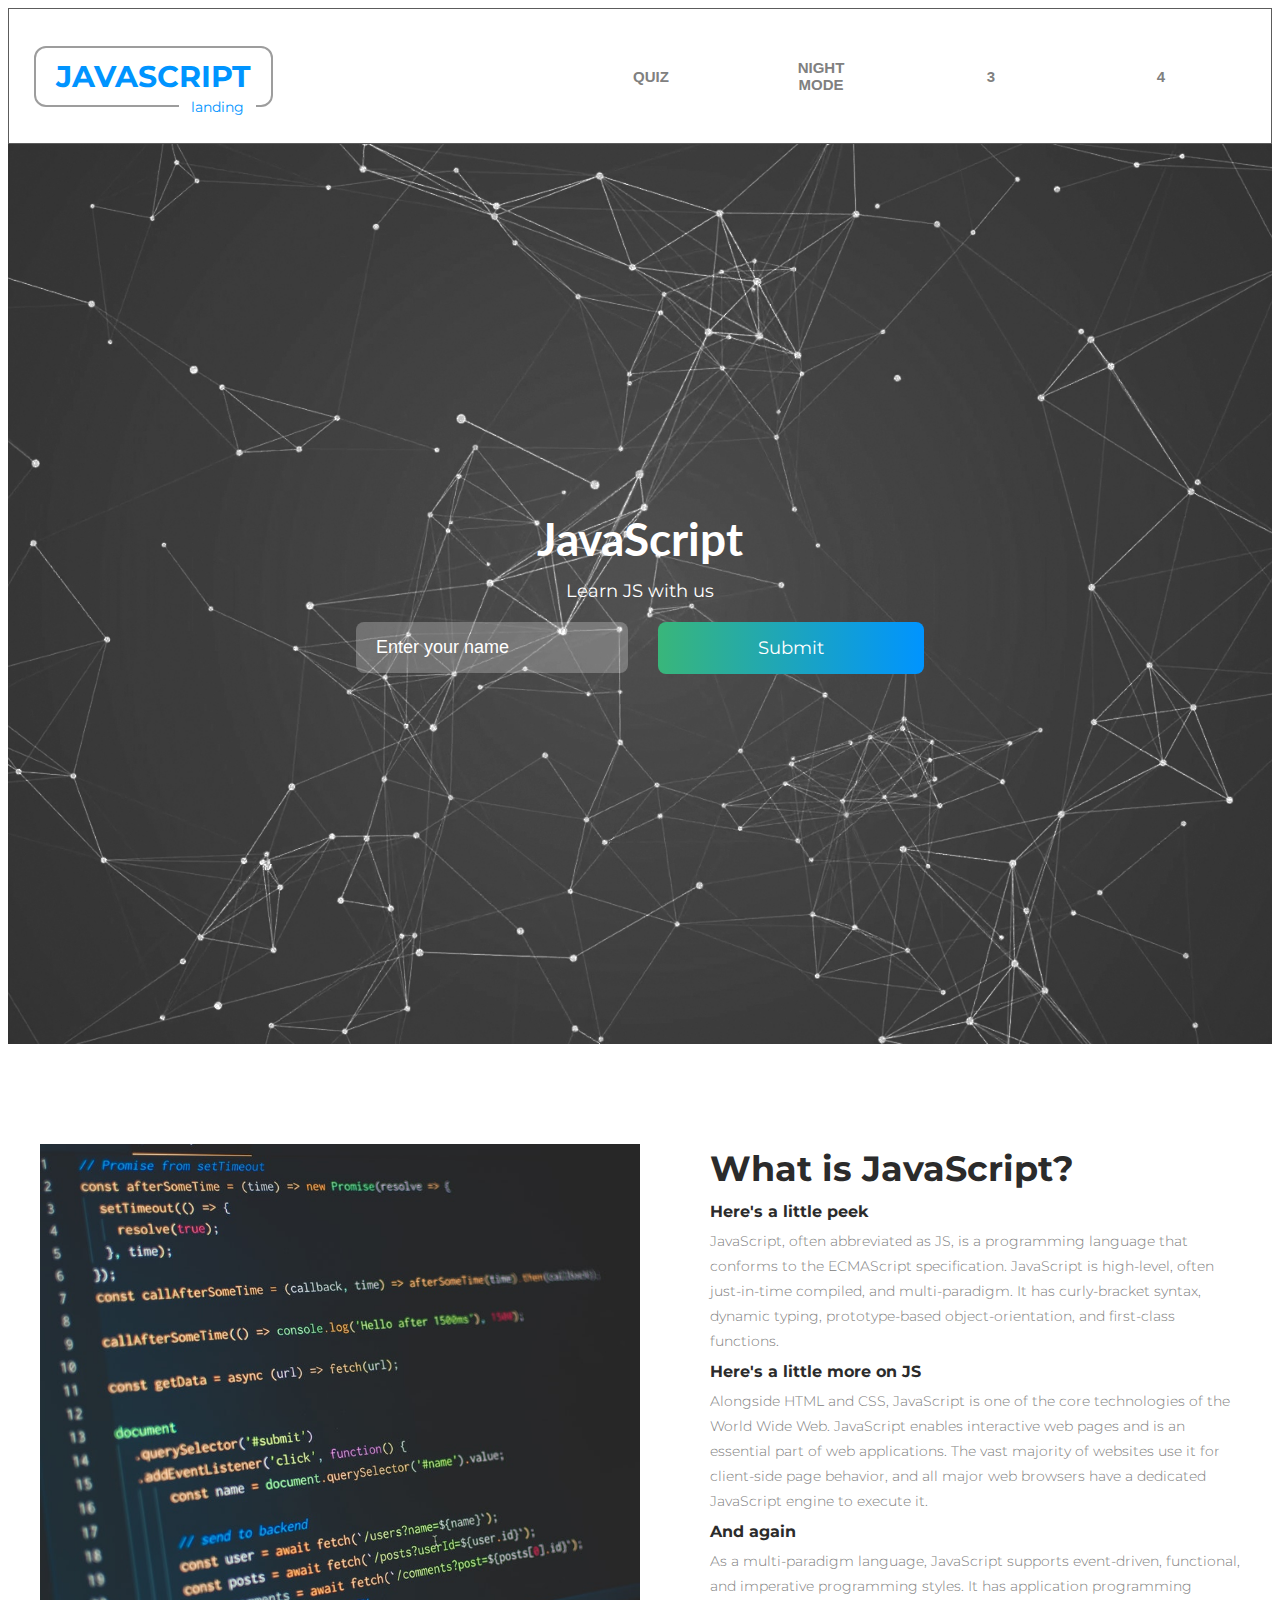
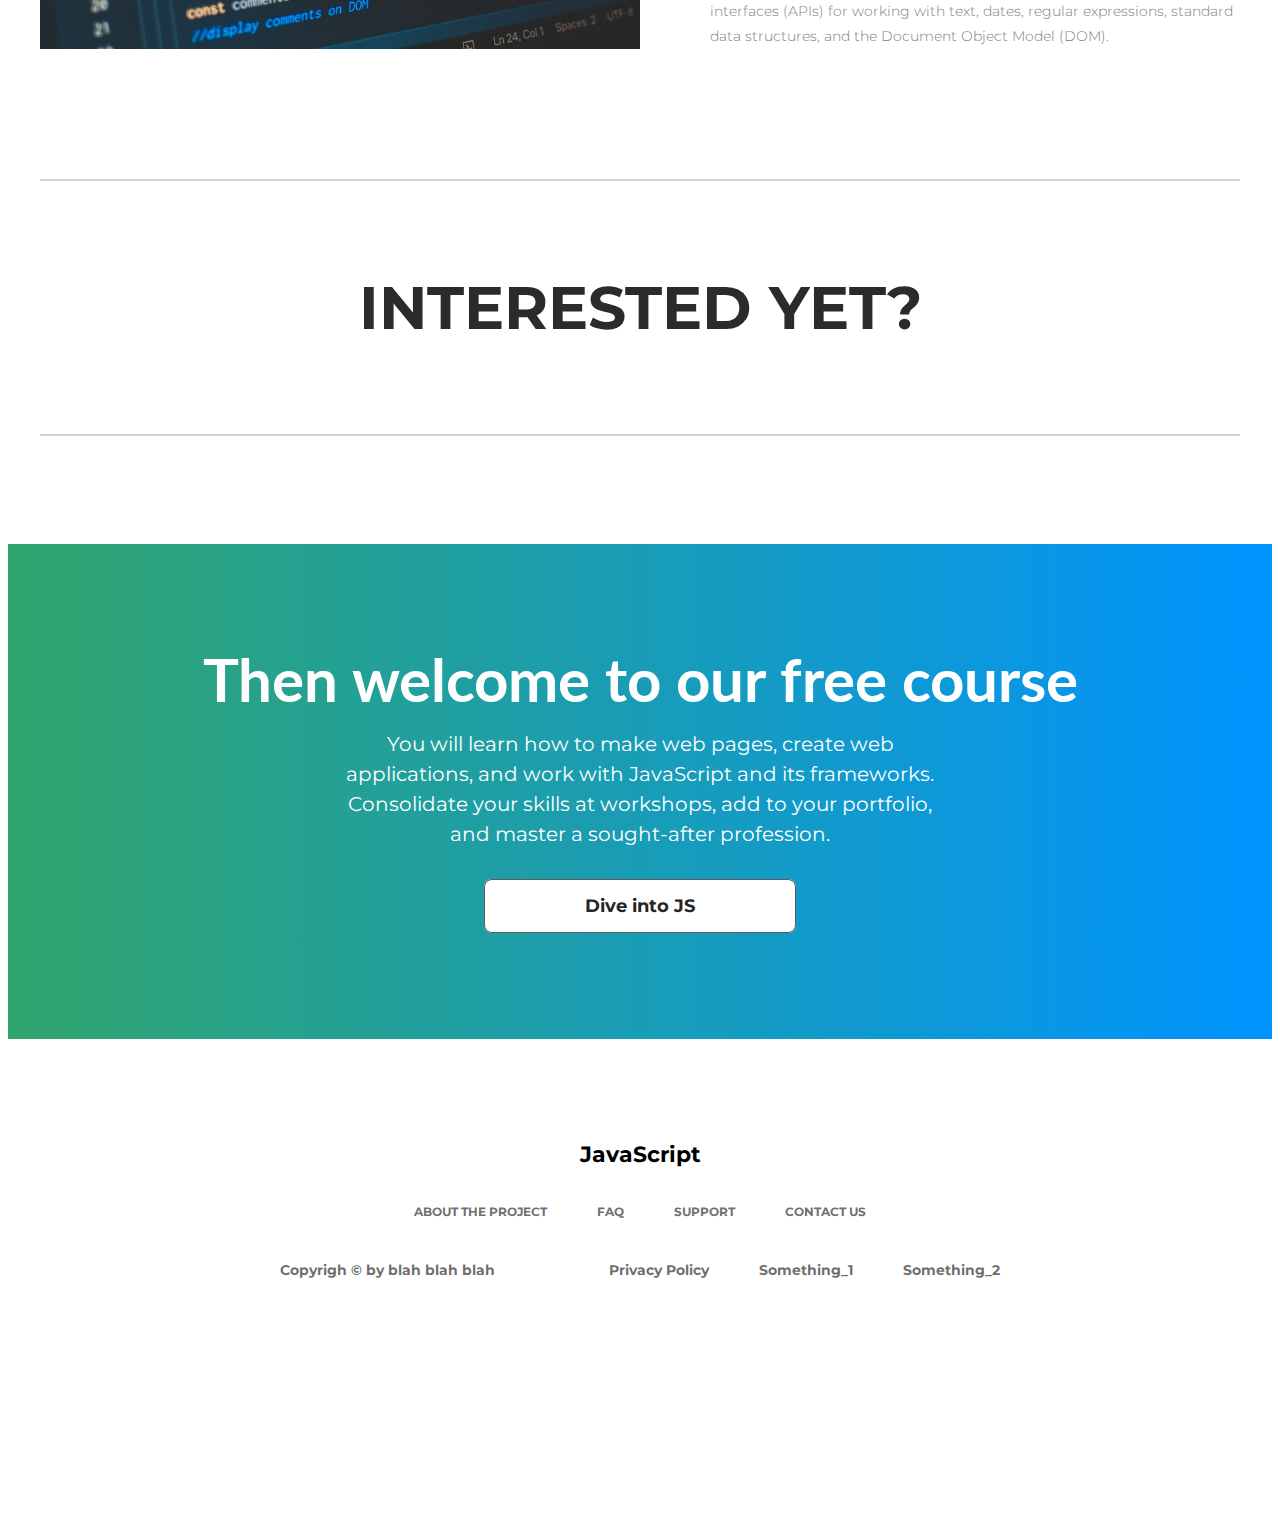
==== index.html @ e8fb4270 "Add files via upload" ====
﻿<!DOCTYPE html>

<html lang="en" xmlns="http://www.w3.org/1999/xhtml">
<head>
    <meta charset="utf-8" />
    <meta name="viewport" content="width=device-width, initial-scale=1.0">
    <title>Landing</title>

    <link href="https://fonts.googleapis.com/css2?family=Montserrat:ital,wght@0,400;0,700;1,300&display=swap" rel="stylesheet">
    <link href="https://fonts.googleapis.com/css2?family=Lato:wght@300;700&display=swap" rel="stylesheet">
    <link rel="stylesheet" href="styles.css">
    <link rel="stylesheet"  href="https://cdnjs.cloudflare.com/ajax/libs/normalize/8.0.1/normalize.min.css>
    

</head>
<body id="bd">



    <div class="wrapper">
        <header>
            <div class="container">
                <div class="logo">JavaScript</div>
                <nav>
                    <button class="min">Menu</button>
                    <ul>
                        <button onclick="show_popap('modal-2')">Quiz</button>
                        <button onclick="show_popap('modal-1')">Night mode</button>
                        <button>3</button>
                        <button>4</button>
                    </ul>
                </nav>
            </div>
        </header>
    </div>

    <section class="wrapper section-header">
        <div class="section-inner">
            <div class="setction-header-content">
                <div class="section-header-wrapper">
                    <div class="title">JavaScript</div>
                    <div class="subtitle">Learn JS with us</div>
                    <div class="form">
                        <div class="input">
                            <input type="text" name="name" id="name" placeholder="Enter your name">
                        </div>
                        <div class="button">
                            <a href="" class="button1">Submit</a>
                        </div>
                    </div>
                </div>
            </div>
        </div>
    </section>

    <section class="wrapper section-start">
        <div class="section-inner">
            <div class="advert-1">
                <div class="photo">
                    <img src="" alt="">
                </div>
                <div class="content">
                    <div class="title_s">What is JavaScript?</div>
                    <div class="subtitle_s">Here's a little peek</div>
                    <div class="text_s">JavaScript, often abbreviated as JS, is a programming language that conforms to the ECMAScript specification. JavaScript is high-level, often just-in-time compiled, and multi-paradigm. It has curly-bracket syntax, dynamic typing, prototype-based object-orientation, and first-class functions.</div>
                    <div class="subtitle_s">Here's a little more on JS</div>
                    <div class="text_s">Alongside HTML and CSS, JavaScript is one of the core technologies of the World Wide Web. JavaScript enables interactive web pages and is an essential part of web applications. The vast majority of websites use it for client-side page behavior, and all major web browsers have a dedicated JavaScript engine to execute it.
                    <div class="subtitle_s">And again</div>
                    <div class="text_s">As a multi-paradigm language, JavaScript supports event-driven, functional, and imperative programming styles. It has application programming interfaces (APIs) for working with text, dates, regular expressions, standard data structures, and the Document Object Model (DOM).</div></div>
                   </div>
            </div>
            <div class="advert-2">
                <div class="promo">
                    <div class="text_p">INTERESTED YET?</div>
                </div>
            </div>
        </div>
    </section>

    <section class="wrapper section-free">
        <div class="section-inner">
            <div class="title_f">Then welcome to our free course</div>
            <div class="text_f">You will learn how to make web pages, create web applications, and work with JavaScript and its frameworks. Consolidate your skills at workshops, add to your portfolio, and master a sought-after profession.</div>
            <div class="button_f">
                <a href="" class="button-2">Dive into JS</a>
            </div>
        </div>
    </section>

    <section class="wrapper section-footer">
        <div class="section-inner">
            <div class="logo_f">JavaScript</div>
            <ul class="nav_f">
                <li><a href="#" class="active">About the project</a></li>
                <li><a href="#">FAQ</a></li>
                <li><a href="#">Support</a></li>
                <li><a href="#">Contact us</a></li>
            </ul>
            <div class="copyright">
                <div class="sign">Copyrigh © by blah blah blah</div>
                <div class="links">
                    <ul class="help">
                        <li><a href="#">Privacy Policy</a></li>
                        <li><a href="#">Something_1</a></li>
                        <li><a href="#">Something_2</a></li>
                    </ul>
                </div>
            </div>
        </div>
    </section>
    

    <div class="overlay" id="modal-2">
        <div class="flex-popap">
          <div class="popap">
            <span class="close_popap">Close</span>

                <div class="quiz" id="quiz">
                    <div class="questions" id="questions"></div>
                    <div class="indicator" id="indicator">1/10</div>
                    <div class="results" id="results">
                        <div class="results-item">
                            <div class="results-item">Question 1</div>
                            <ul class="results-item">
                                <li>Answer 1</li>
                                <li>Answer 2</li>
                            </ul>
                        </div>
                    </div>
                    <div class="buttons">
                        <button class="next" id="next" disabled>Next</button>
                        <button class="restart" id="restart">Again</button>    
                    </div>
                </div>

          </div>
        </div>
      </div>

        <div class="overlay2" id="modal-1">
            <div class="flex-popap2">
            </div>
        </div>


    <script src="https://code.jquery.com/jquery.min.js"></script>
    <script src="script.js"></script>

</body>
</html>
---- styles.css ----
﻿*,
*::before,
*::after{
    box-sizing: border-box;
}

html{
    --blue: #0094ff;
    --white: #ffffff;
    --grey: #808080;
    --black: #000000;
    --wrapW: 1920px;
    --contW: 1215px;
}

body{
    background: var(--white);
    font-family: 'Montserrat', sans-serif;
}

.min{
    display:none;
}

.wrapper{
    max-width: var(--wrapW);
    margin: 0 auto;
}

.container{
    border: 1px solid #5c5c5c;
    max-width: var(--wrapW);
    margin: 0 auto;
    display: flex;
    justify-content: space-between;
    padding: 0 25px;
}

nav ul{
    list-style: none;
    display: flex;
    margin: 0; 
    padding:0;
}

button{
    text-decoration: none;
    text-transform: uppercase;
    color: var(--grey);
    display: block;
    padding: 50px 50px;
    font-size: 15px;
    transition: 0.5s;
    font-weight: bold; 
    border: none;
    background-color: white;
    width: 170px;
}

button:hover{
    color: var(--blue);
    background: rgb(189, 188, 188);
    border: none;
}

nav a{
    text-decoration: none;
    text-transform: uppercase;
    color: var(--grey);
    display: block;
    padding: 50px 50px;
    font-size: 15px;
    transition: 0.5s;
    font-weight: bold;
}

nav a:hover{
    color: var(--blue);
    background: rgb(189, 188, 188);
}

header .container{
    align-items: center;
}

.logo{
    text-decoration: none;
    text-transform: uppercase;
    color: var(--blue);
    font-weight :bold;
    font-size : 30px;
    padding: 10px 20px;
    display: block;
    border: 2px solid #9d9d9d; 
    position: relative;
    border-radius: 12px;
}

.logo::after {
    content: "landing";
    text-transform: lowercase;
    font-size: 14px;
    color: var(--blue);
    font-weight: normal;
    padding: 0 12px;
    background: white;
    position: absolute;
    top: 50px;
    left: 143px;
}

@media(max-width:1000px){
    header .container{
        flex-direction: column;
        padding-top: 15px;
    }

    nav{
        margin-top: 30px;
        width: 100%;
    }
    
    nav li{
        flex-grow: 1;
    }

    nav a{
        text-align:center;
        padding: 40px 0;
    }
}

@media(max-width:800px){
    .min{
        display:block;
        background: var(--blue);
        width: 100%;
        padding: 25px 0;
        border: none;
        cursor: pointer;
        color: var(--white);
        font-size: 12px;
        font-weight: 900;
        text-transform: uppercase;
        outline:none;
    }
    nav ul{
        flex-direction:column;
        display:none;
    }
    nav a{
        padding: 25px 0;
        background: var(--blue);
        color: var(--white);
        border-top: 2px solid var(--white);
    }
    nav a:hover {
        background: #7399f5;
        color: var(--grey);
    }
}

/*====================================*/





.section-inner{
    width: 1200px;
    margin: 0 auto;
    height: 100vh;
    display: flex;
    flex-direction: column;
}

.section-header{
    background: url(3.jpg) no-repeat 50% 50%;
    background-size: cover;
    position: relative;
    max-width: var(--wrapW);
}

.setction-header-content{
    flex-grow: 1;
    display: flex;
    align-items: center;
}

.section-header-wrapper{
    margin: 0 auto;
}

.title{
    color: white;
    text-align: center;
    font-size: 46px;
    font-weight: bold;
    line-height: 50px;
    margin-bottom: 12px;
    font-family: 'Lato', sans-serif;
}

.subtitle{
    color: white;
    text-align: center;
    font-size: 18px;
    font-weight: normal;
    line-height: 30px;
    margin-bottom: 16px;
    font-family: 'Montserrat', sans-serif;
}

.form{
    display: flex;
    
}

.input{
    flex: 1;
}
input{
    border: none;
    background: rgba(255, 255, 255, .25);
    color: white;
    font-size: 18px;
    margin: 0;
    padding: 15px 20px;
    outline: none;
    border-radius: 8px;
    width: 100%;
    transition: 0.2s;
}

input::placeholder{
    color: white;
} 

input:focus{
    background: rgba(255, 255, 255, .5);
}


.button{
    padding-left: 30px;
    display: flex;
}

.button1{
    margin: 0;
    padding: 15px 100px;
    font-size: 18px;
    border: none;
    background: linear-gradient(to left, var(--blue), #39b67a);
    outline: none;
    border-radius: 8px;
    color: white;
    flex-grow: 1;
    width: 100%;
    font-family: 'Montserrat', sans-serif;
    font-weight: normal;
    text-decoration: none;
}
.button1:hover{
    background: linear-gradient(to left, #39b67a, var(--blue));
}

/*========================================*/

.section-start{
    padding-top: 100px;
    padding-bottom: 100px;
    
}

.advert-1{
    display: flex;
}

.content{
    padding-left: 70px;
    flex-basis: 50%;
}

.photo{
    flex-basis: 50%;
    background: url(5.jpg);
    background-size: cover;
    width: 100%;
    height: auto;
}

.title_s{
    color: rgb(43, 43, 43);
    font-size: 35px;
    line-height: 50px;
    font-weight: bold;
    font-family: 'Montserrat' sans-serif;
}

.subtitle_s{
    color: rgb(43, 43, 43);
    font-size: 16px;
    line-height: 35px;
    font-weight: bold;
    font-family: 'Montserrat' sans-serif;
}

.text_s{
    color: var(--grey);
    font-size: 14px;
    line-height: 25px;
    font-weight: 300;
    font-family: 'Montserrat' sans-serif;
}

.advert-2{
    display: flex;
    padding-top: 90px;
    margin-top: 130px;
    border-top: 2px solid rgb(209, 209, 209);
    border-bottom: 2px solid rgb(209, 209, 209);
    padding-bottom: 90px;
}

.promo{
    display: flex;
    margin: 0 auto;
}

.text_p{
    font-family: 'Montserrat', sans-serif;
    font-size: 60px;
    font-weight: bold;
    color: rgb(43, 43, 43);
}

/*================================*/


.section-free{
    text-align: center;
    color: white;
    background: linear-gradient(to left, var(--blue), #31a56d);
    padding-top: 90px;
    padding-bottom: 90px;
    height: 55vh;
}

.title_f{
    font-size: 60px;
    line-height: 50px;
    font-weight: bold;
    margin-bottom: 25px;
    margin-top: 20px;
    font-family: 'Lato',sans-serif;
}

.text_f{
    font-size: 20px;
    line-height: 30px;
    font-weight: normal;
    font-family: 'Montserrat', sans-serif;
    width: 50%;
    margin: 0 auto 46px;
}

.button-2{
    margin: 0;
    padding: 15px 100px;
    font-size: 18px;
    border: 1px solid rgba(24, 24, 24, 0.705);
    background-color: white;
    outline: none;
    border-radius: 8px;
    flex-grow: 1;
    width: 100%;
    font-family: 'Montserrat', sans-serif;
    text-decoration: none;
    color: rgb(37, 37, 37);
    font-weight: bold;
    transition: .2s;
}

.button-2:hover{
    color: var(--blue);
    border-color: var(--blue);
}

/*=================================*/

.section-footer{
    padding-top: 100px;
}

.section-footer .section-inner{
    height: 0vh;
}

.logo_f{
    text-align: center;
    font-size: 22px;
    line-height: 32px;
    font-weight: bold;
    margin-bottom: 30px;
}

.nav_f{
    display: flex;
    justify-content: center;
    margin: 0 0 40px;
    padding: 0;
    list-style: none;
}

.nav_f li + li{
    margin-left: 50px;
}

.nav_f a{
    font-size: 12px;
    line-height: 18px;
    font-weight: bold;
    text-transform: uppercase;
    color: rgba(46, 46, 46, 0.705);
    text-decoration: none;
    transition: 0.2s;
}

.nav_f a:active{
    color: var(--blue);
}

.nav_f a:hover{
    color: var(--blue);
}

.copyright{
    display: flex;
    justify-content: space-between;
    font-size: 14px;
    line-height: 18px;
    font-family: 'Montserrat', sans-serif;
    font-weight: bold;
    color: rgba(46, 46, 46, 0.705);
    margin: 0 auto;
    width: 60%;
}

.help{
    display: flex;
    margin: 0;
    padding: 0;
    list-style: none;
}

.help li + li{
    margin-left: 50px;
}

.help a{
    text-decoration: none;
    color: rgba(46, 46, 46, 0.705);
}

.help a:hover{
    text-decoration: underline;
}

/*=====================================*/

.quiz{
    margin: 0 auto;
    width: 170px;
    font-family: 'Montserrat',sans-serif;
}

.question-item,
.results-item{
    margin-top: 30px;
    margin-bottom: 15px;
    font-size: 20px;
}

.answer-input{
    width: auto;
}

.answer-item{
    margin: 0;
    padding: 0;
    list-style: none;
}

.indicator,
.results,
.questions{
    margin-bottom: 20px;
}

.results{
    display: none;
}

.restart{
    display: none;
}

.questions--hidden,
.indicator--hidden,
.next--hidden{
    display: none;
}

.results--visible,
.restart--visible{
    display: block;
}

.answer--invalid{
    color: red;
}

.answer-valid{
    color: green;
}

.overlay{
    position: fixed;
    z-index: 5;
    height: 100%;
    width: 100%;
    top: 0;
    left: 0;
    background-color: rgba(0,0,0,0.6);
    display: none;
    cursor: pointer;
}


.overlay.active{
    display: block;
}

.overlay .flex-popap{
    height: 100%;
    display: flex;
    align-items: center;
    justify-content: center;
}

.overlay .flex-popap .popap{
    position: relative;
    background-color: #fff;
    padding: 25px 25px;
    margin: 0 10px;
    max-width: 300px;
    overflow: auto;
    transition: 0.5s;
}

.popap span {
    position: absolute;
    top: 10px;
    right: 25px;
    font-size: 18px;
    font-weight: bold;
    cursor: pointer;
    font-family: 'Montserrat',sans-serif;
  }


/*======================================*/

.overlay2{
    position: fixed;
    z-index: 5;
    height: 100%;
    width: 100%;
    top: 0;
    left: 0;
    background-color: rgba(0, 0, 0, 0.85);
    display: none;
    cursor: pointer;
}
.overlay2.active{
    display: block;
}
.overlay2 .flex-popap2{
    transition: cubic-bezier(0.075, 0.82, 0.165, 1);
    height: 100%;
    display: flex;
    align-items: center;
    justify-content: center;
    transition: ease-in 2s;
}
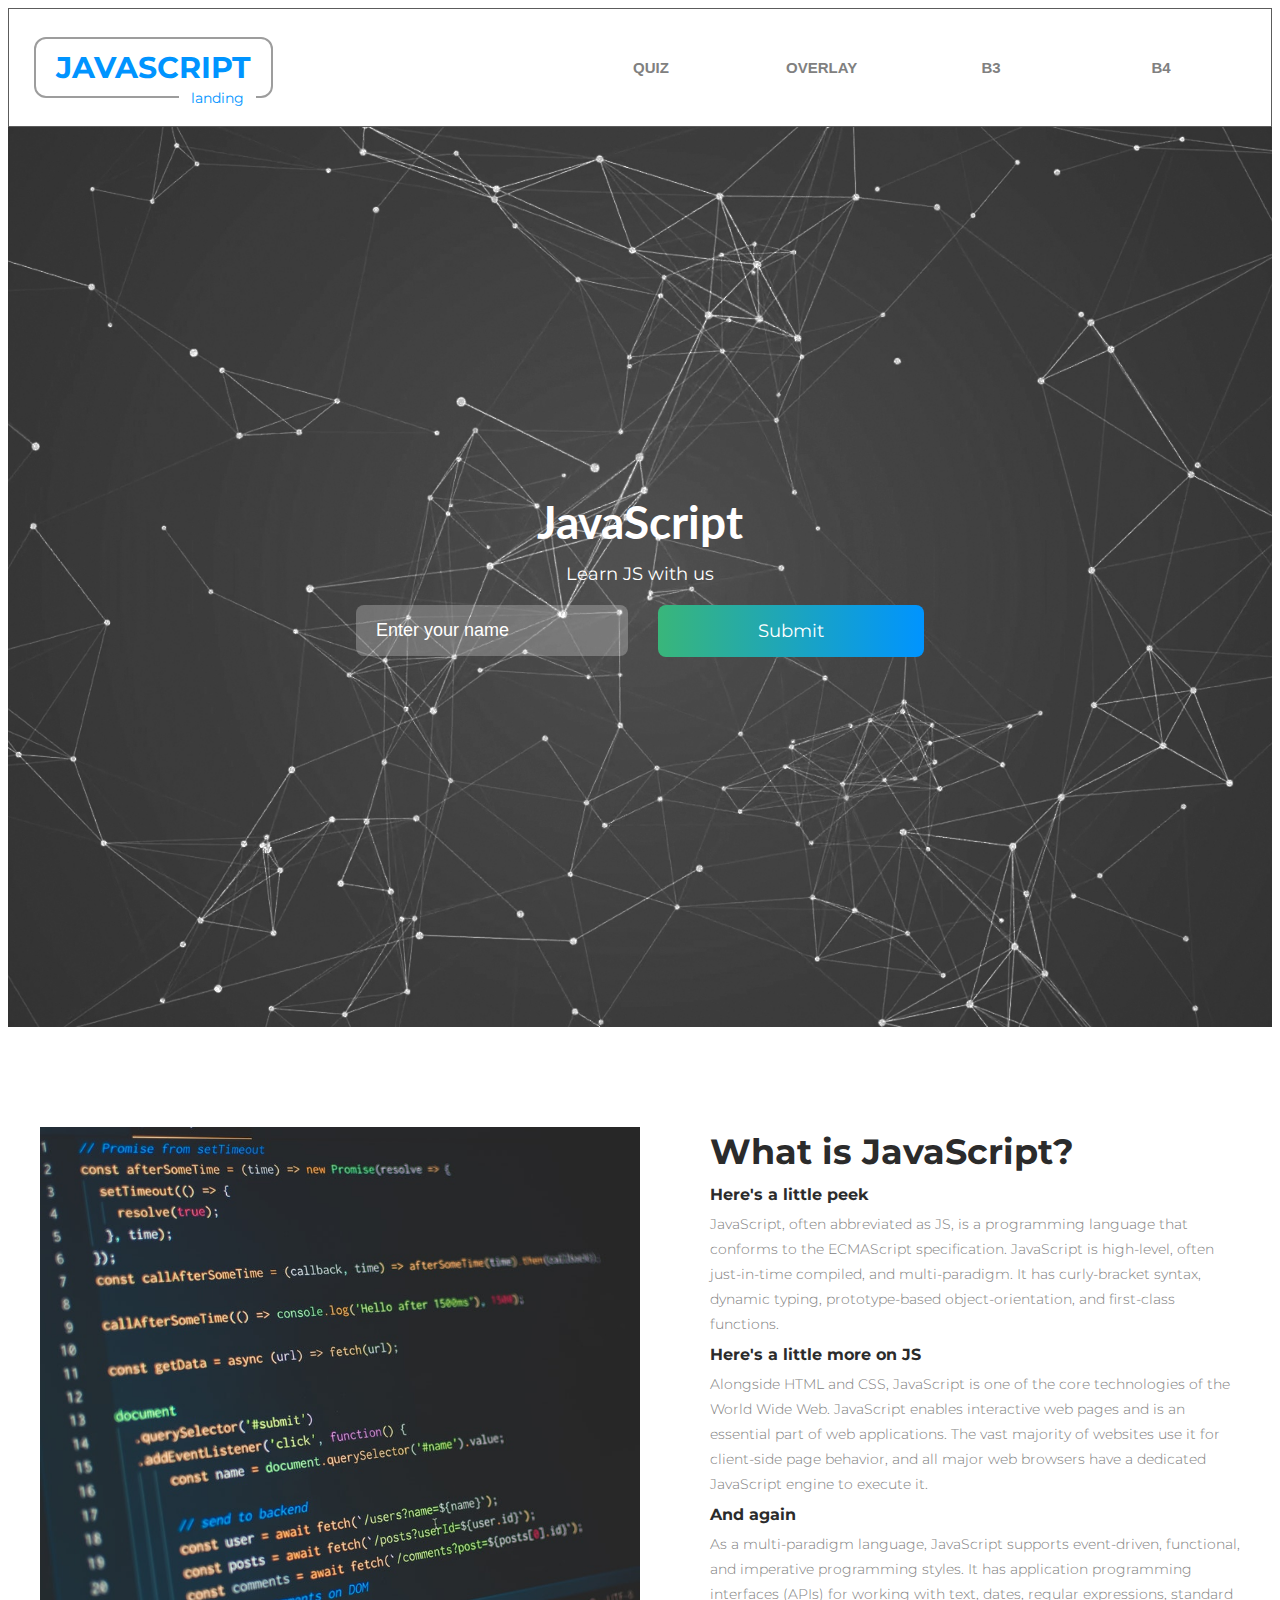
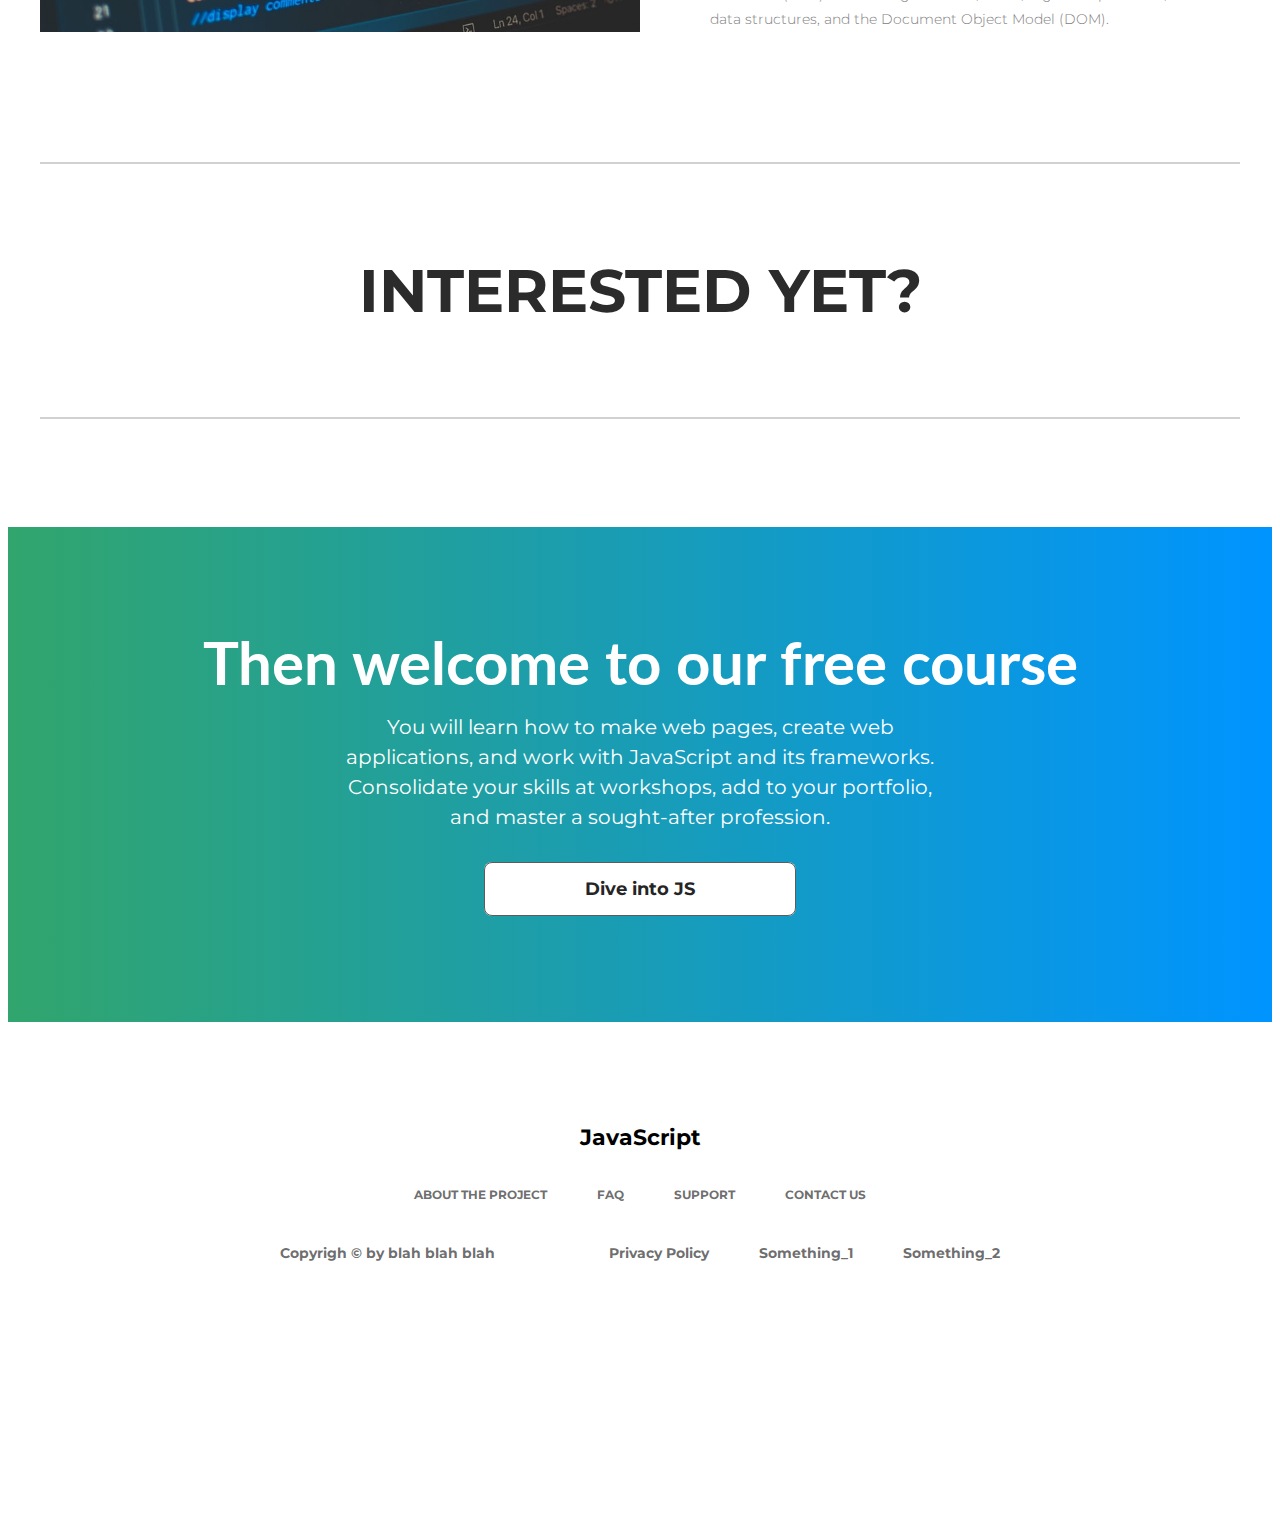
==== commit 3c6d7565: "MinCh" ====
--- a/index.html
+++ b/index.html
@@ -25,9 +25,9 @@
                     <button class="min">Menu</button>
                     <ul>
                         <button onclick="show_popap('modal-2')">Quiz</button>
-                        <button onclick="show_popap('modal-1')">Night mode</button>
-                        <button>3</button>
-                        <button>4</button>
+                        <button onclick="show_popap('modal-1')">Overlay</button>
+                        <button>b3</button>
+                        <button>b4</button>
                     </ul>
                 </nav>
             </div>
--- a/styles.css
+++ b/styles.css
@@ -579,7 +579,7 @@
     width: 100%;
     top: 0;
     left: 0;
-    background-color: rgba(0, 0, 0, 0.85);
+    background-color: rgba(0, 0, 0, 0.98);
     display: none;
     cursor: pointer;
 }
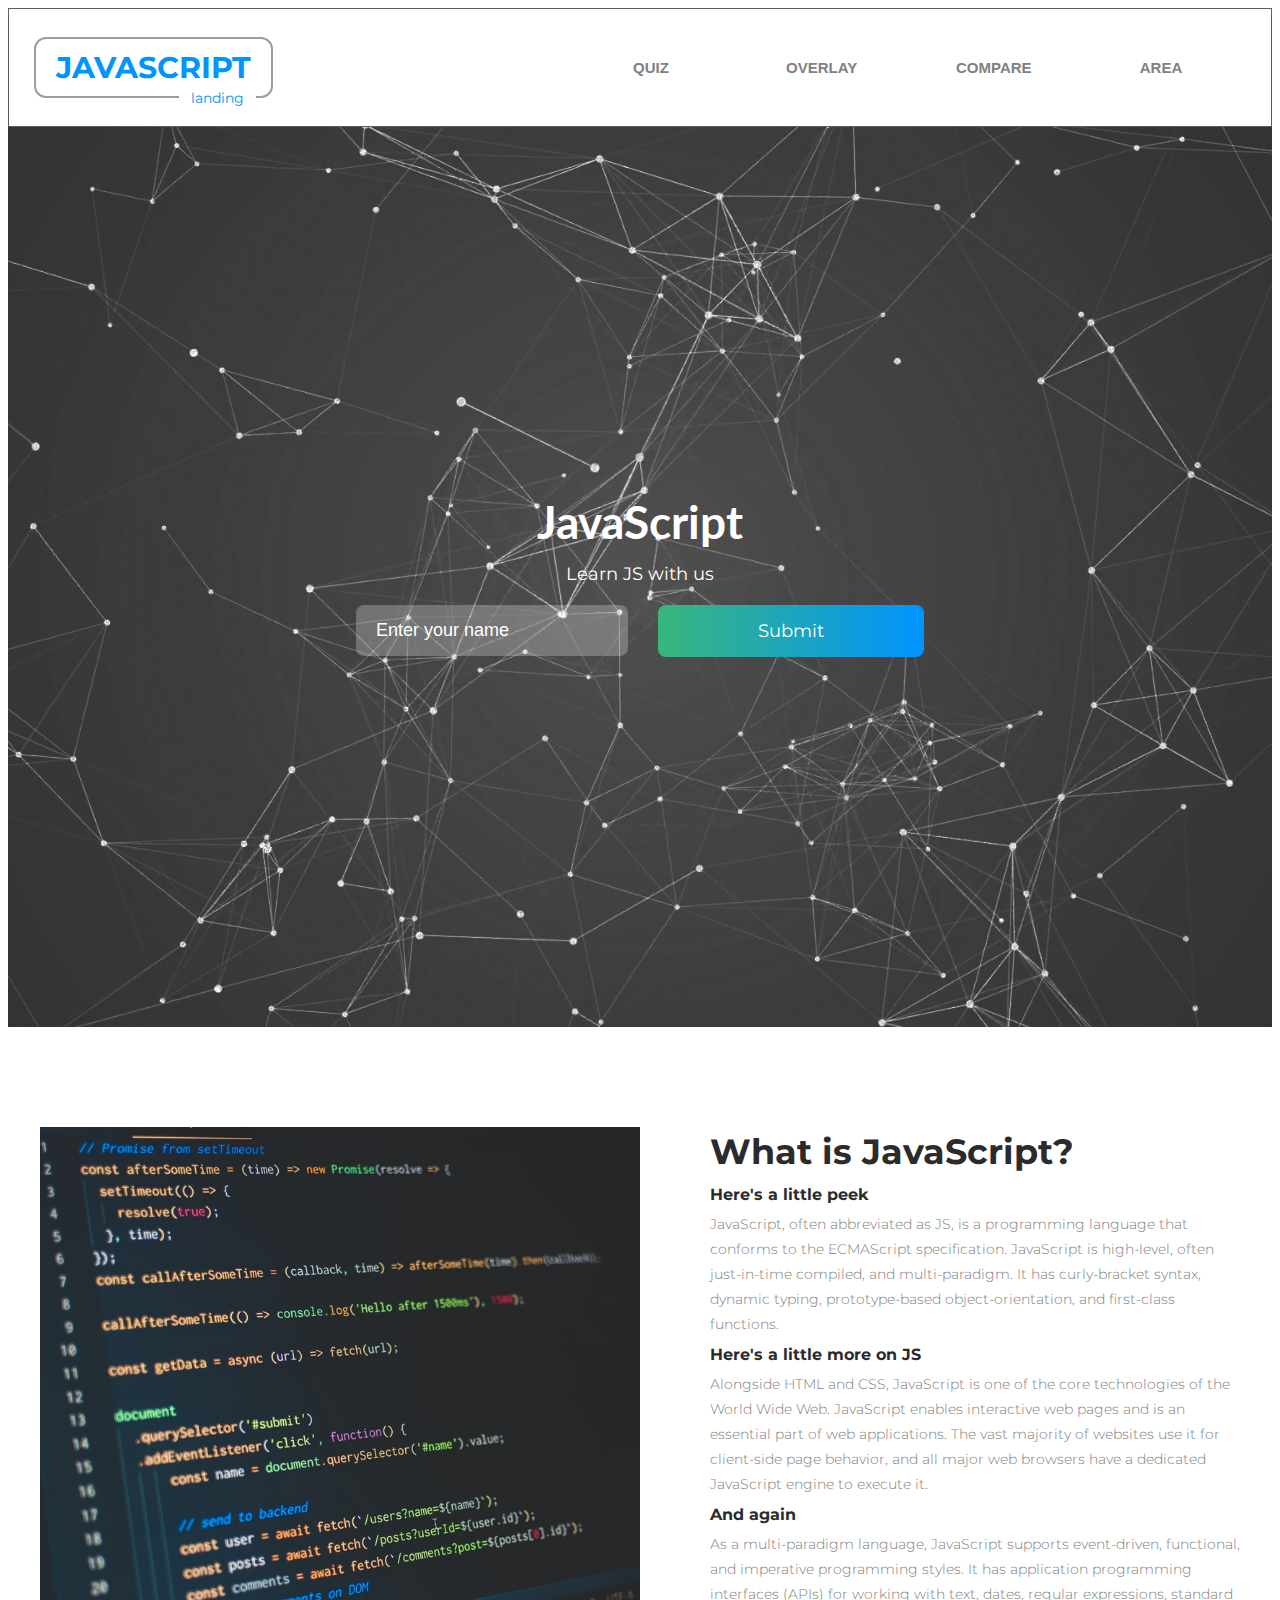
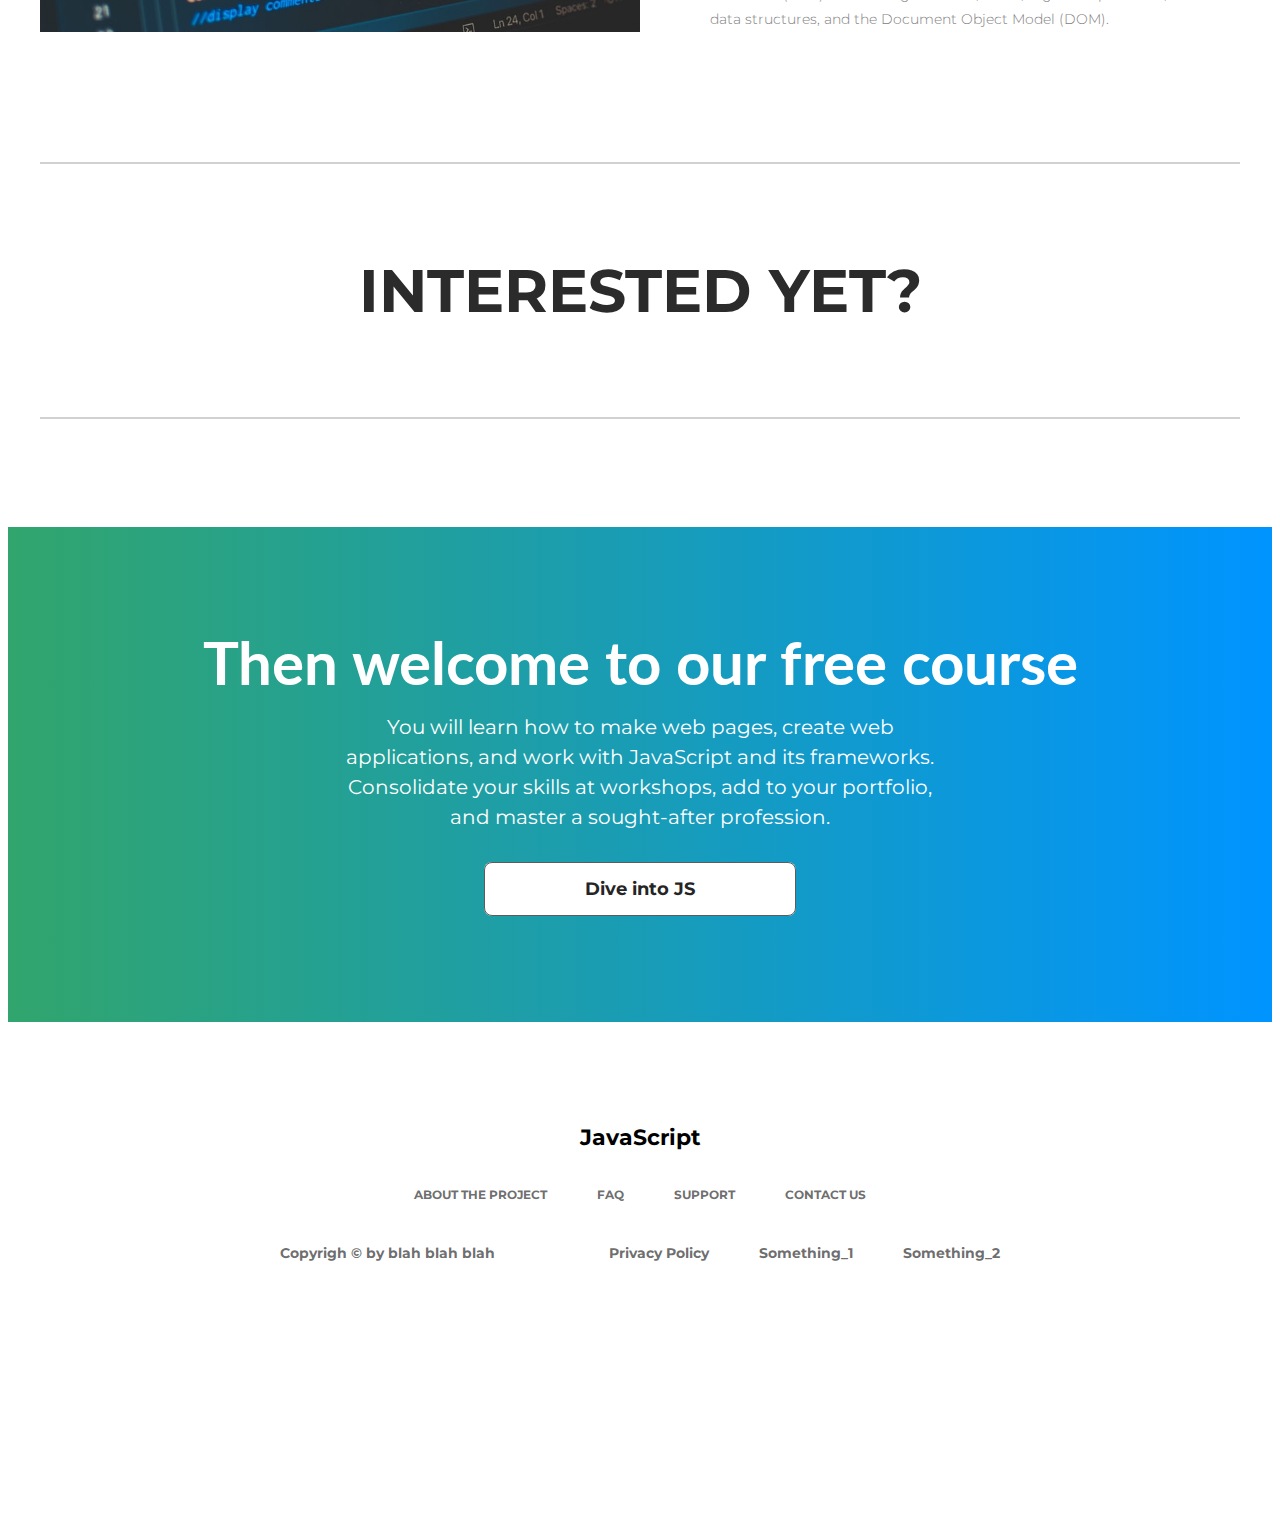
==== commit 37b8cb53: "Add files via upload" ====
--- a/index.html
+++ b/index.html
@@ -26,8 +26,8 @@
                     <ul>
                         <button onclick="show_popap('modal-2')">Quiz</button>
                         <button onclick="show_popap('modal-1')">Overlay</button>
-                        <button>b3</button>
-                        <button>b4</button>
+                        <button class="button3">Compare</button>
+                        <button class="button4">Area</button>
                     </ul>
                 </nav>
             </div>
@@ -139,6 +139,9 @@
 
         <div class="overlay2" id="modal-1">
             <div class="flex-popap2">
+                <div class="popap">
+                    <div id="datetime"></div>
+                </div>
             </div>
         </div>
 
--- a/styles.css
+++ b/styles.css
@@ -242,7 +242,6 @@
 
 
 .button{
-    padding-left: 30px;
     display: flex;
 }
 
@@ -260,6 +259,7 @@
     font-family: 'Montserrat', sans-serif;
     font-weight: normal;
     text-decoration: none;
+    margin-left: 30px;
 }
 .button1:hover{
     background: linear-gradient(to left, #39b67a, var(--blue));
@@ -595,8 +595,13 @@
     transition: ease-in 2s;
 }
 
-
-
-
-
- +#datetime{
+    font-size: 100px;
+    line-height: 50px;
+    color: white;
+}
+
+
+
+
+
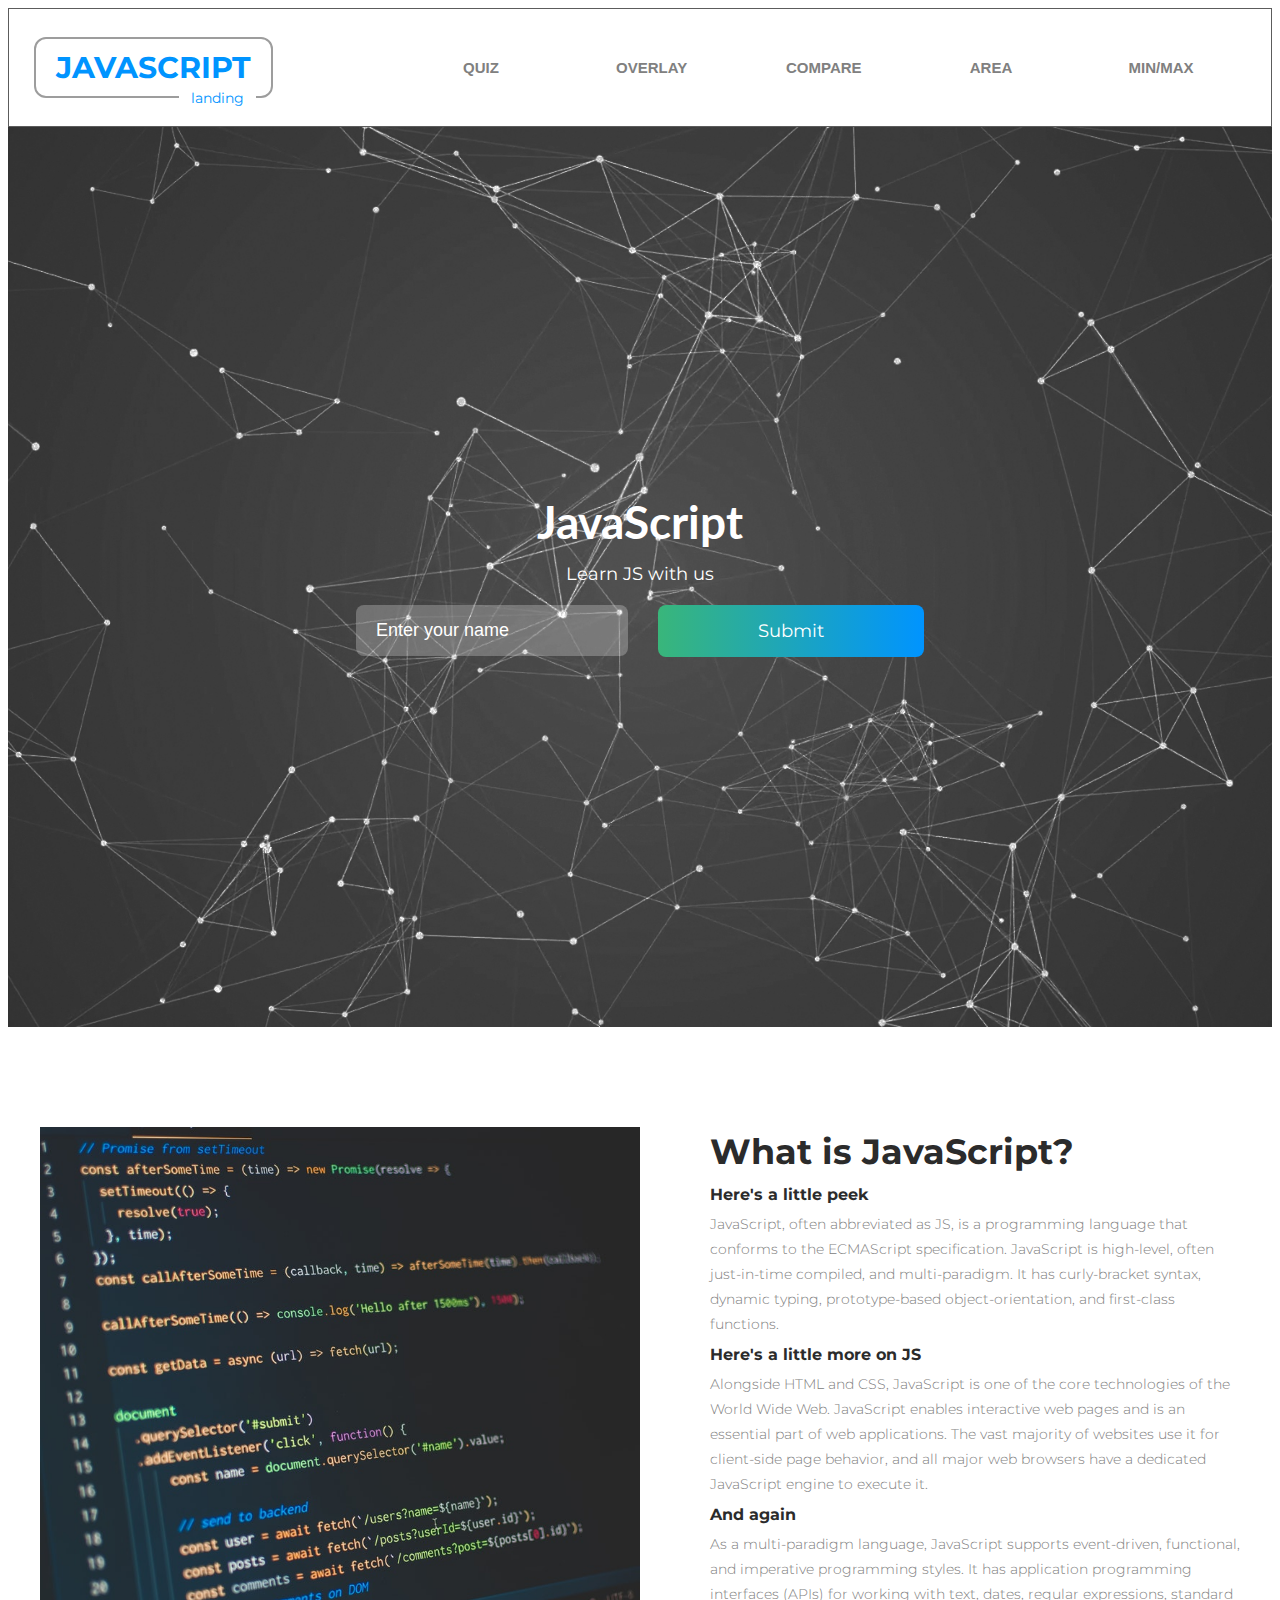
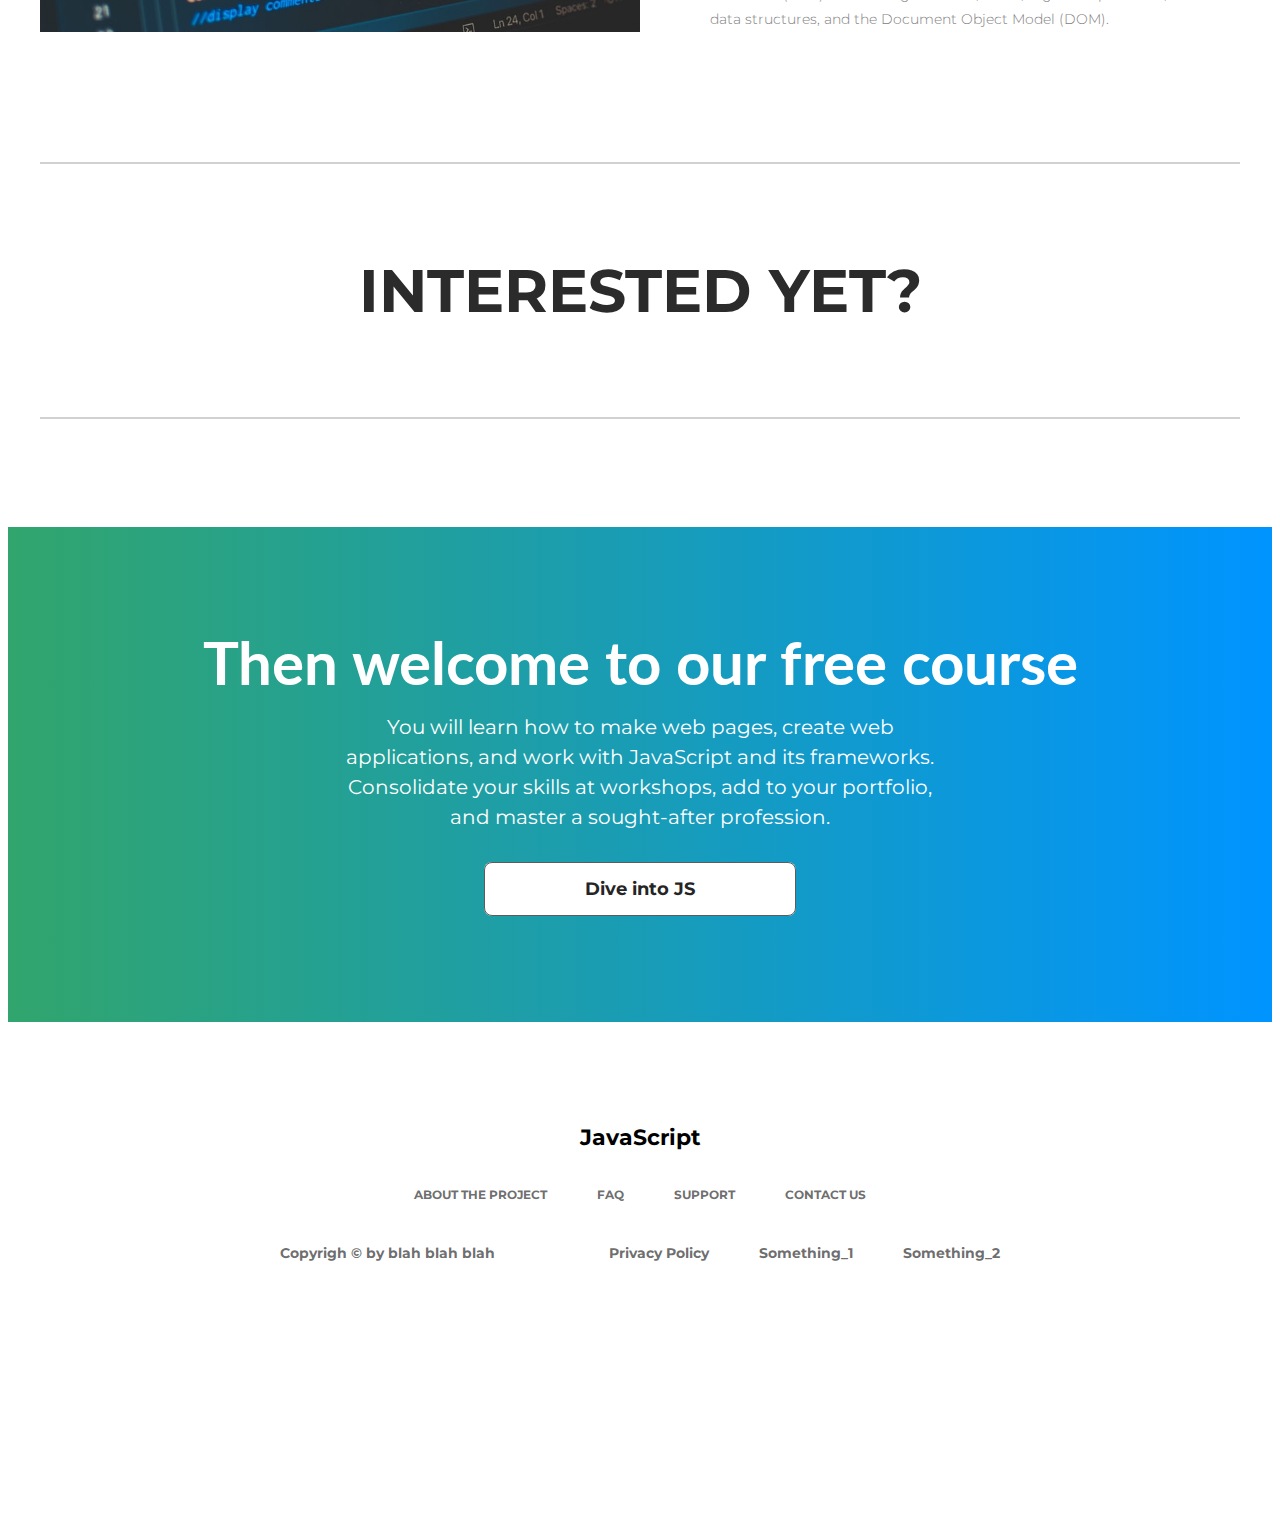
==== commit 6874b249: "Add files via upload" ====
--- a/index.html
+++ b/index.html
@@ -26,8 +26,9 @@
                     <ul>
                         <button onclick="show_popap('modal-2')">Quiz</button>
                         <button onclick="show_popap('modal-1')">Overlay</button>
-                        <button class="button3">Compare</button>
-                        <button class="button4">Area</button>
+                        <button class="button3" onclick="compare()">Compare</button>
+                        <button class="button4" onclick="area()">Area</button>
+                        <button class="button5" onclick="minmax()">Min/Max</button>
                     </ul>
                 </nav>
             </div>
@@ -145,6 +146,7 @@
             </div>
         </div>
 
+    
 
     <script src="https://code.jquery.com/jquery.min.js"></script>
     <script src="script.js"></script>
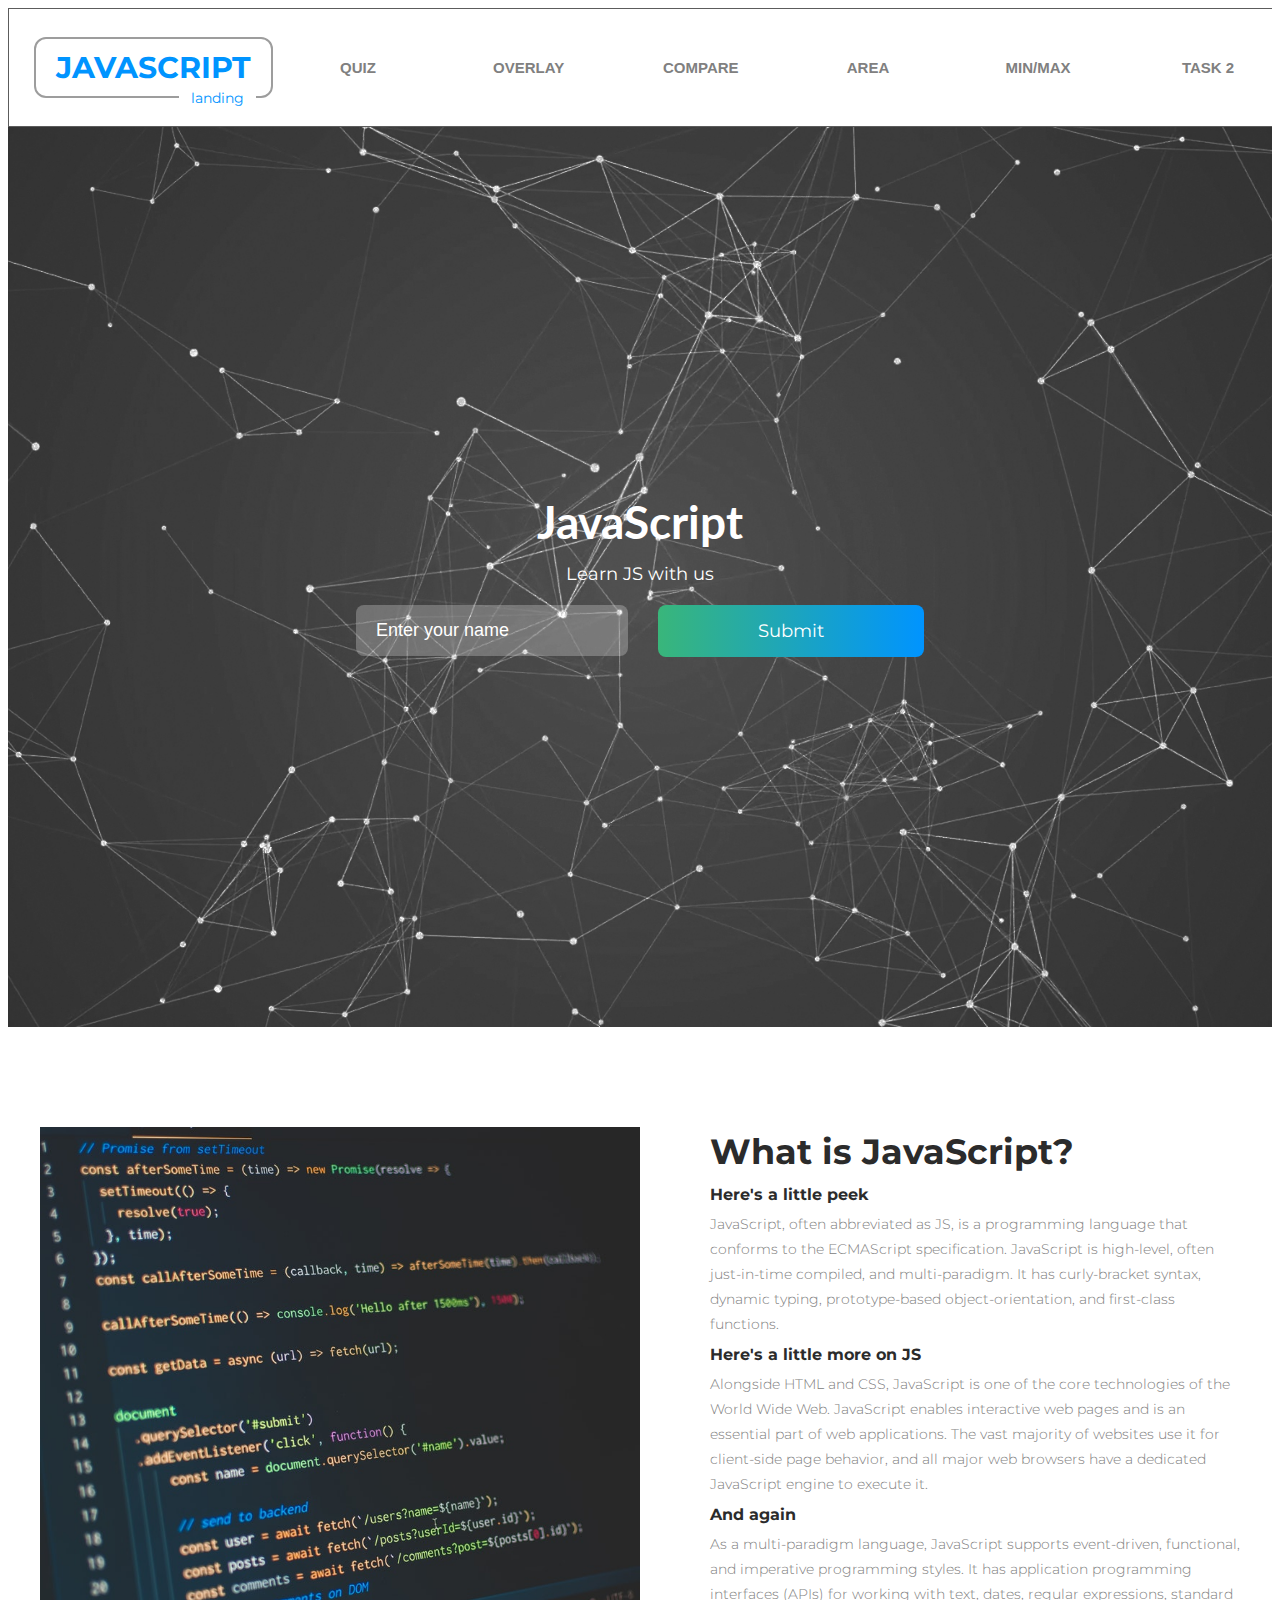
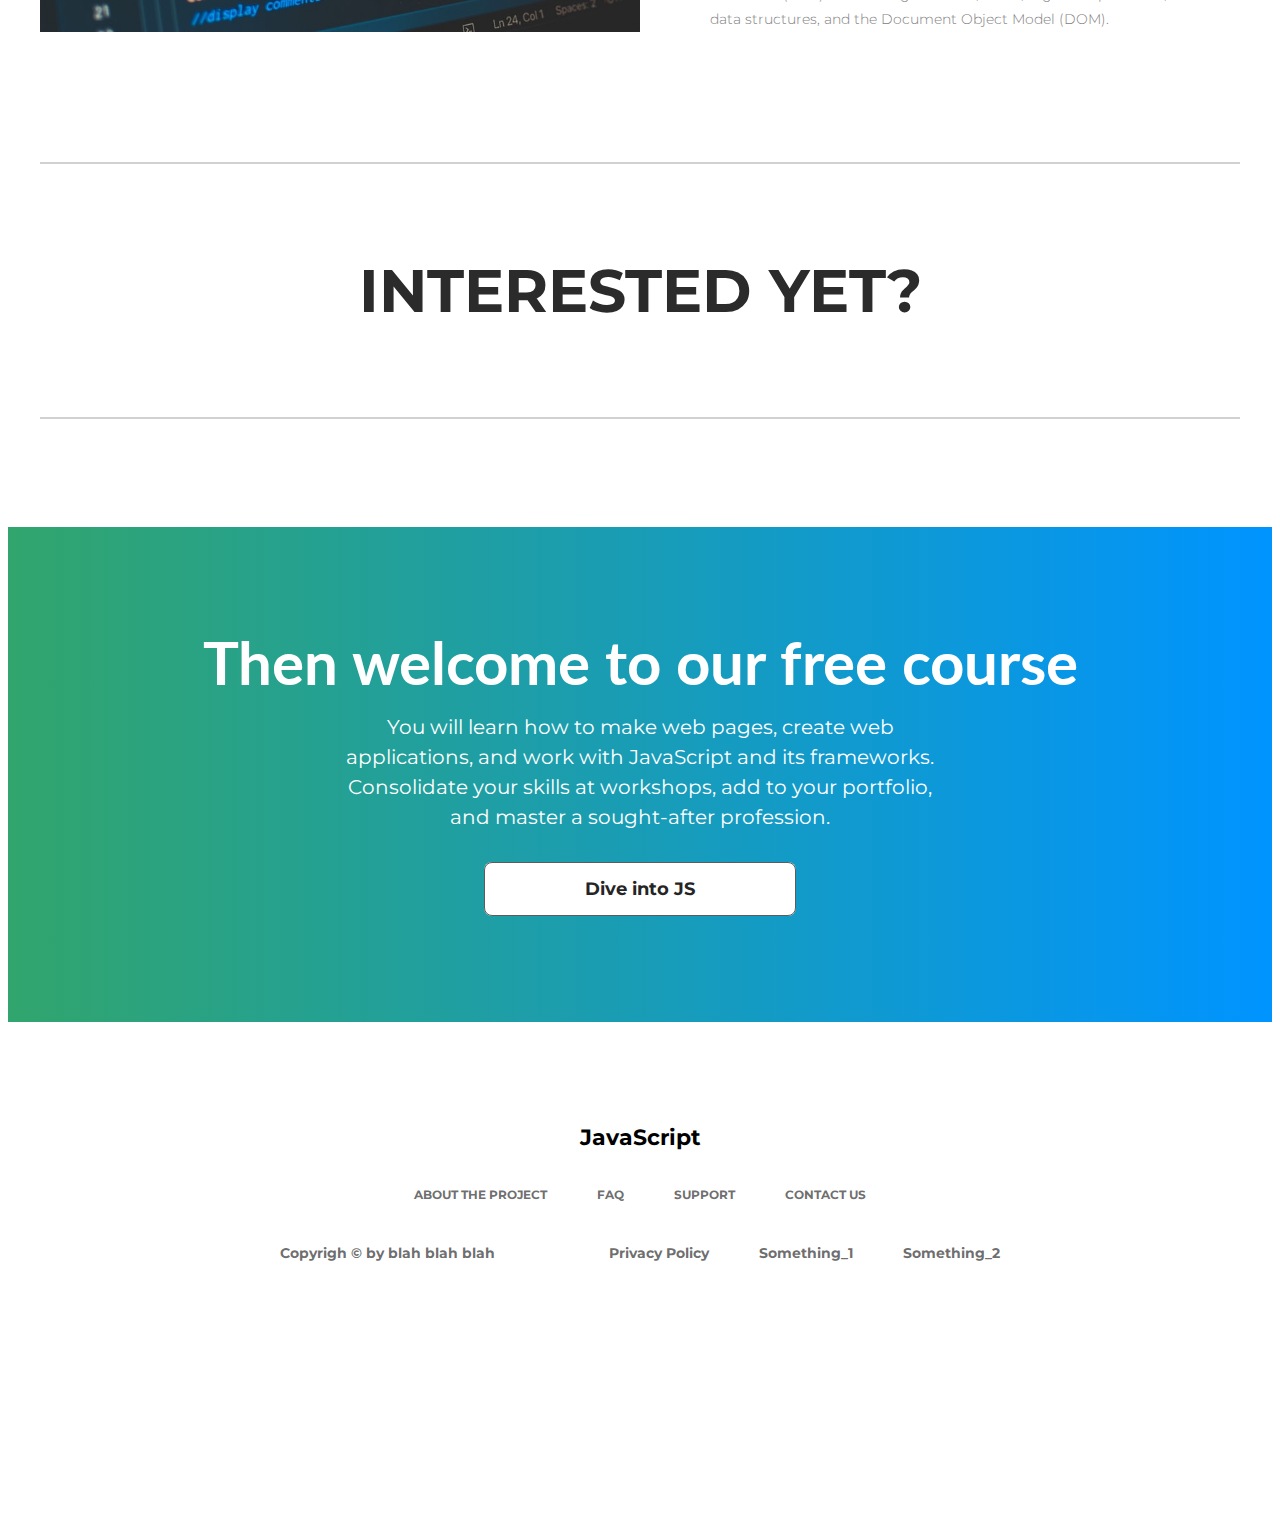
==== commit 251ce7a4: "Add files via upload" ====
--- a/index.html
+++ b/index.html
@@ -29,6 +29,7 @@
                         <button class="button3" onclick="compare()">Compare</button>
                         <button class="button4" onclick="area()">Area</button>
                         <button class="button5" onclick="minmax()">Min/Max</button>
+                        <button class="button5" onclick="redirect()">Task 2</button>
                     </ul>
                 </nav>
             </div>
--- a/styles.css
+++ b/styles.css
@@ -3,6 +3,8 @@
 *::after{
     box-sizing: border-box;
 }
+
+
 
 html{
     --blue: #0094ff;
